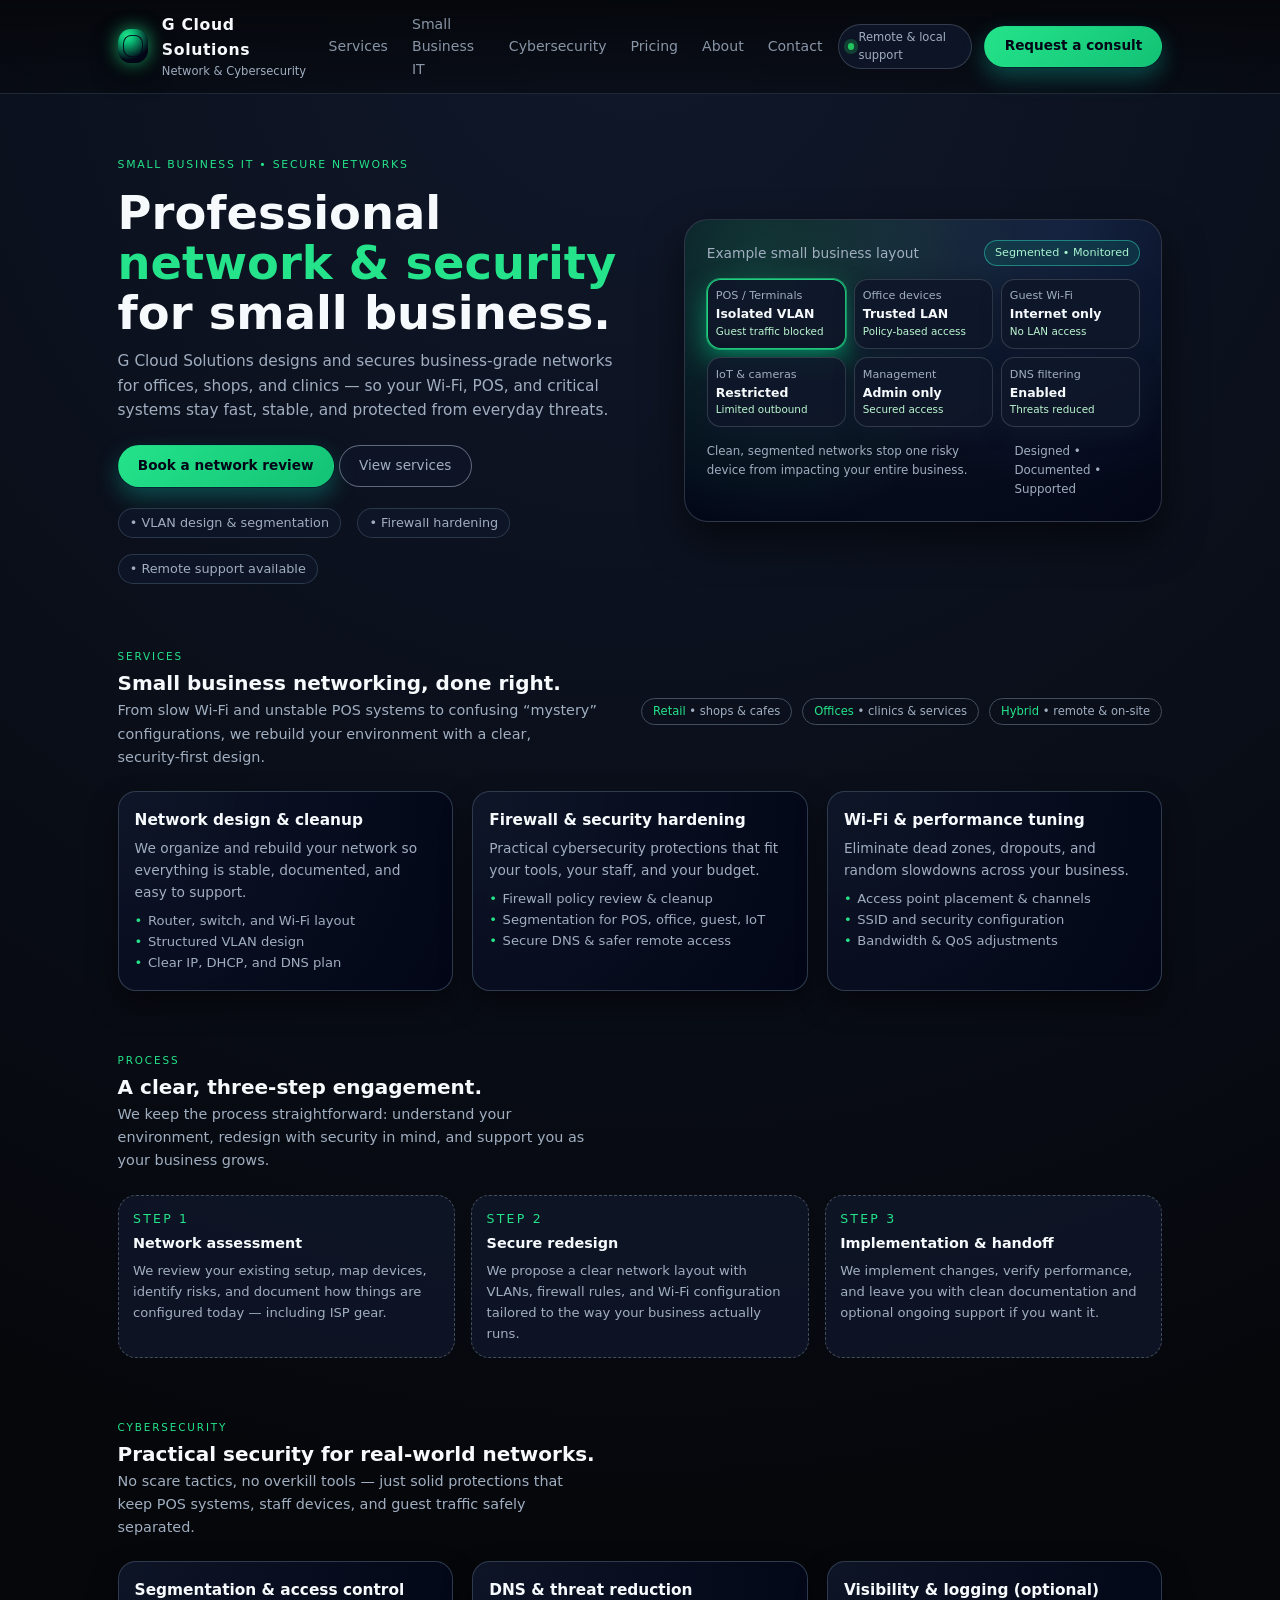
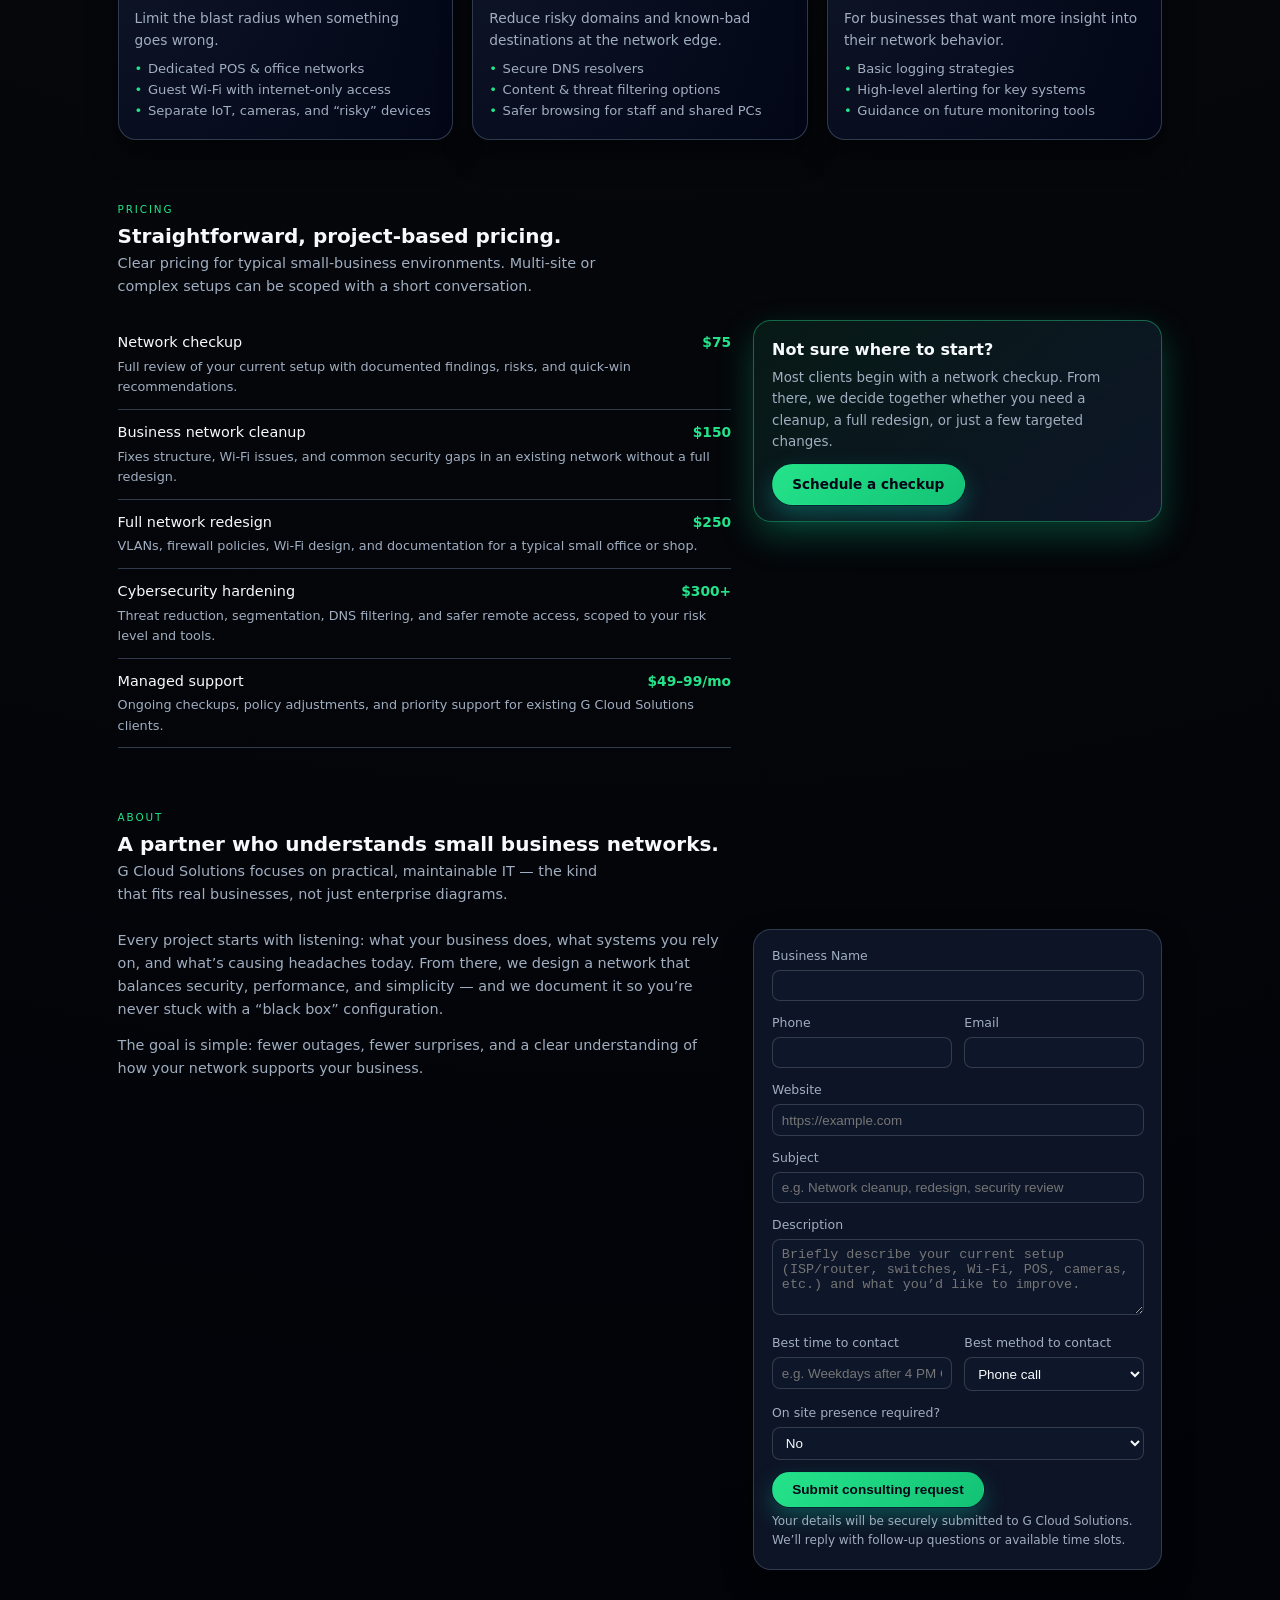
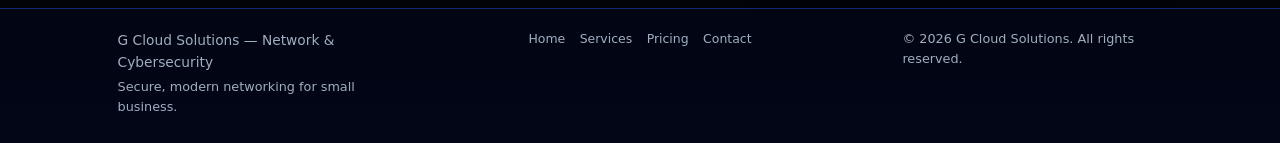
==== index-rev1.html @ 42b45a13 "index.html rev2" ====
<!DOCTYPE html>
<html lang="en">

<head>
    <meta charset="UTF-8" />
    <title>G Cloud Solutions — Network & Cybersecurity</title>
    <meta name="viewport" content="width=device-width, initial-scale=1" />
    <meta name="description"
        content="G Cloud Solutions provides professional small business networking and cybersecurity services — VLAN design, firewall hardening, Wi-Fi optimization, and secure remote support." />
    <style>
        :root {
            --bg: #05070b;
            --bg-alt: #0c1018;
            --card: #111725;
            --accent: #24e38a;
            --accent-soft: rgba(36, 227, 138, 0.15);
            --text: #f7fafc;
            --muted: #a0aec0;
            --danger: #f56565;
            --border: #2d3748;
            --radius-lg: 18px;
            --radius-sm: 10px;
            --shadow-soft: 0 18px 40px rgba(0, 0, 0, 0.55);
            --shadow-card: 0 14px 30px rgba(0, 0, 0, 0.45);
            --max-width: 1080px;
        }

        * {
            box-sizing: border-box;
            margin: 0;
            padding: 0;
        }

        body {
            font-family: system-ui, -apple-system, BlinkMacSystemFont, "Segoe UI", sans-serif;
            background: radial-gradient(circle at top, #10182b 0, #05070b 45%, #020308 100%);
            color: var(--text);
            line-height: 1.6;
        }

        a {
            color: inherit;
            text-decoration: none;
        }

        .page {
            min-height: 100vh;
            display: flex;
            flex-direction: column;
        }

        header {
            position: sticky;
            top: 0;
            z-index: 50;
            backdrop-filter: blur(14px);
            background: linear-gradient(to bottom, rgba(5, 7, 11, 0.96), rgba(5, 7, 11, 0.5));
            border-bottom: 1px solid rgba(45, 55, 72, 0.7);
        }

        .nav {
            max-width: var(--max-width);
            margin: 0 auto;
            padding: 0.75rem 1.1rem;
            display: flex;
            align-items: center;
            justify-content: space-between;
            gap: 1rem;
        }

        .nav-left {
            display: flex;
            align-items: center;
            gap: 0.85rem;
        }

        .logo-mark {
            width: 34px;
            height: 34px;
            border-radius: 40%;
            background: radial-gradient(circle at 30% 20%, #24e38a 0, #0bbf77 20%, #020617 70%);
            position: relative;
            box-shadow:
                0 0 18px rgba(36, 227, 138, 0.7),
                0 10px 26px rgba(0, 0, 0, 0.8);
            overflow: hidden;
        }

        .logo-mark::before,
        .logo-mark::after {
            content: "";
            position: absolute;
            inset: 18%;
            border-radius: 40%;
            border: 1px solid rgba(4, 12, 30, 0.7);
        }

        .logo-text-main {
            font-weight: 600;
            letter-spacing: 0.04em;
            font-size: 0.98rem;
        }

        .logo-text-sub {
            font-size: 0.72rem;
            color: var(--muted);
        }

        .nav-links {
            display: flex;
            align-items: center;
            gap: 1.5rem;
            font-size: 0.88rem;
        }

        .nav-links a {
            color: var(--muted);
            transition: color 0.18s ease, opacity 0.18s ease;
            opacity: 0.85;
        }

        .nav-links a:hover {
            color: var(--accent);
            opacity: 1;
        }

        .nav-cta {
            display: flex;
            align-items: center;
            gap: 0.75rem;
        }

        .btn {
            border-radius: 999px;
            padding: 0.55rem 1.2rem;
            font-size: 0.85rem;
            border: 1px solid transparent;
            cursor: pointer;
            display: inline-flex;
            align-items: center;
            justify-content: center;
            gap: 0.4rem;
            transition: all 0.18s ease;
            white-space: nowrap;
        }

        .btn-primary {
            background: linear-gradient(135deg, #24e38a, #13c275);
            color: #020617;
            font-weight: 600;
            box-shadow:
                0 0 0 1px rgba(1, 22, 39, 0.6),
                0 10px 22px rgba(13, 148, 136, 0.45);
        }

        .btn-primary:hover {
            transform: translateY(-1px);
            box-shadow:
                0 12px 26px rgba(13, 148, 136, 0.6);
        }

        .btn-ghost {
            border-color: rgba(148, 163, 184, 0.6);
            background: rgba(15, 23, 42, 0.6);
            color: var(--muted);
        }

        .btn-ghost:hover {
            border-color: rgba(148, 163, 184, 0.95);
            color: var(--text);
            background: rgba(15, 23, 42, 0.95);
        }

        .hero {
            max-width: var(--max-width);
            margin: 1.7rem auto 0;
            padding: 2.2rem 1.1rem 2.6rem;
            display: grid;
            grid-template-columns: minmax(0, 3fr) minmax(0, 2.7fr);
            gap: 2.2rem;
            align-items: center;
        }

        .hero-eyebrow {
            text-transform: uppercase;
            letter-spacing: 0.16em;
            font-size: 0.68rem;
            color: var(--accent);
            margin-bottom: 0.9rem;
        }

        .hero h1 {
            font-size: clamp(2.1rem, 2.6vw + 1.4rem, 2.9rem);
            line-height: 1.08;
            margin-bottom: 0.7rem;
        }

        .hero h1 span {
            color: var(--accent);
        }

        .hero-sub {
            color: var(--muted);
            max-width: 32rem;
            font-size: 0.96rem;
            margin-bottom: 1.4rem;
        }

        .hero-meta {
            display: flex;
            flex-wrap: wrap;
            gap: 1rem;
            margin-top: 1.3rem;
            font-size: 0.8rem;
            color: var(--muted);
        }

        .hero-meta span {
            display: inline-flex;
            align-items: center;
            gap: 0.4rem;
            padding: 0.25rem 0.7rem;
            border-radius: 999px;
            background: rgba(15, 23, 42, 0.7);
            border: 1px solid rgba(51, 65, 85, 0.8);
        }

        .hero-right {
            position: relative;
            min-height: 260px;
        }

        .hero-card {
            position: relative;
            background: radial-gradient(circle at top, #111827, #020617);
            border-radius: 24px;
            padding: 1.3rem 1.35rem 1.4rem;
            box-shadow: var(--shadow-soft);
            border: 1px solid rgba(148, 163, 184, 0.28);
            overflow: hidden;
            isolation: isolate;
        }

        .hero-card::before {
            content: "";
            position: absolute;
            inset: 0;
            background:
                radial-gradient(circle at 15% 15%, rgba(36, 227, 138, 0.2), transparent 55%),
                radial-gradient(circle at 80% 0%, rgba(59, 130, 246, 0.16), transparent 55%);
            opacity: 0.9;
            pointer-events: none;
            mix-blend-mode: screen;
        }

        .card-header {
            display: flex;
            align-items: center;
            justify-content: space-between;
            margin-bottom: 0.8rem;
            position: relative;
            z-index: 1;
        }

        .card-title {
            font-size: 0.86rem;
            color: var(--muted);
        }

        .status-pill {
            font-size: 0.7rem;
            padding: 0.18rem 0.6rem;
            border-radius: 999px;
            background: rgba(15, 118, 110, 0.26);
            color: #a7f3d0;
            border: 1px solid rgba(45, 212, 191, 0.5);
        }

        .network-grid {
            display: grid;
            grid-template-columns: repeat(3, minmax(0, 1fr));
            gap: 0.5rem;
            margin-bottom: 0.9rem;
            position: relative;
            z-index: 1;
        }

        .node {
            padding: 0.6rem 0.5rem;
            border-radius: 0.85rem;
            border: 1px solid rgba(55, 65, 81, 0.85);
            background: rgba(15, 23, 42, 0.9);
            font-size: 0.72rem;
            line-height: 1.3;
            display: flex;
            flex-direction: column;
            gap: 0.15rem;
            box-shadow: 0 6px 18px rgba(15, 23, 42, 0.8);
        }

        .node-label {
            color: var(--muted);
            font-size: 0.7rem;
        }

        .node-value {
            font-weight: 600;
            font-size: 0.78rem;
        }

        .node-badge {
            font-size: 0.65rem;
            color: #bbf7d0;
        }

        .node.node-accent {
            border-color: rgba(36, 227, 138, 0.9);
            box-shadow:
                0 0 0 1px rgba(36, 227, 138, 0.6),
                0 12px 26px rgba(5, 150, 105, 0.8);
        }

        .hero-footnote {
            font-size: 0.74rem;
            color: var(--muted);
            display: flex;
            justify-content: space-between;
            gap: 1rem;
            margin-top: 0.4rem;
            position: relative;
            z-index: 1;
        }

        .section {
            max-width: var(--max-width);
            margin: 0 auto;
            padding: 1.4rem 1.1rem 2.4rem;
        }

        .section-header {
            display: flex;
            justify-content: space-between;
            align-items: center;
            gap: 1rem;
            margin-bottom: 1.4rem;
        }

        .section-title {
            font-size: 1.25rem;
        }

        .section-kicker {
            text-transform: uppercase;
            letter-spacing: 0.18em;
            font-size: 0.65rem;
            color: var(--accent);
            margin-bottom: 0.15rem;
        }

        .section-description {
            color: var(--muted);
            font-size: 0.9rem;
            max-width: 30rem;
        }

        .pill-row {
            display: flex;
            flex-wrap: wrap;
            gap: 0.6rem;
            margin-top: 0.4rem;
        }

        .pill {
            padding: 0.22rem 0.7rem;
            border-radius: 999px;
            border: 1px solid rgba(75, 85, 99, 0.9);
            font-size: 0.72rem;
            color: var(--muted);
        }

        .pill span {
            color: var(--accent);
        }

        .card-grid {
            display: grid;
            grid-template-columns: repeat(3, minmax(0, 1fr));
            gap: 1.2rem;
        }

        .card {
            background: radial-gradient(circle at top left, rgba(15, 23, 42, 0.9), #020617);
            border-radius: var(--radius-lg);
            padding: 1rem 1rem 1.1rem;
            border: 1px solid rgba(51, 65, 85, 0.9);
            box-shadow: var(--shadow-card);
        }

        .card h3 {
            font-size: 0.96rem;
            margin-bottom: 0.25rem;
        }

        .card p {
            font-size: 0.86rem;
            color: var(--muted);
            margin-bottom: 0.45rem;
        }

        .card ul {
            list-style: none;
            padding-left: 0;
            font-size: 0.82rem;
            color: var(--muted);
        }

        .card ul li::before {
            content: "•";
            color: var(--accent);
            margin-right: 0.35rem;
        }

        .process-grid {
            display: grid;
            grid-template-columns: repeat(3, minmax(0, 1fr));
            gap: 1rem;
        }

        .step {
            border-radius: var(--radius-lg);
            border: 1px dashed rgba(75, 85, 99, 0.9);
            padding: 0.85rem 0.9rem;
            background: rgba(15, 23, 42, 0.8);
        }

        .step-index {
            font-size: 0.78rem;
            color: var(--accent);
            text-transform: uppercase;
            letter-spacing: 0.18em;
            margin-bottom: 0.2rem;
        }

        .step h3 {
            font-size: 0.9rem;
            margin-bottom: 0.25rem;
        }

        .step p {
            font-size: 0.82rem;
            color: var(--muted);
        }

        .pricing-row {
            display: grid;
            grid-template-columns: minmax(0, 2.1fr) minmax(0, 1.4fr);
            gap: 1.4rem;
            align-items: flex-start;
        }

        .pricing-list .price-item {
            border-bottom: 1px solid rgba(55, 65, 81, 0.9);
            padding: 0.7rem 0;
        }

        .price-header {
            display: flex;
            justify-content: space-between;
            align-items: baseline;
            gap: 0.75rem;
            margin-bottom: 0.15rem;
        }

        .price-name {
            font-size: 0.9rem;
        }

        .price-tag {
            font-size: 0.86rem;
            color: var(--accent);
            font-weight: 600;
        }

        .price-sub {
            font-size: 0.8rem;
            color: var(--muted);
        }

        .cta-panel {
            border-radius: var(--radius-lg);
            padding: 1rem 1.1rem;
            background: linear-gradient(140deg, rgba(36, 227, 138, 0.09), rgba(15, 23, 42, 0.95));
            border: 1px solid rgba(36, 227, 138, 0.4);
            box-shadow: 0 14px 34px rgba(16, 185, 129, 0.3);
        }

        .cta-panel h3 {
            font-size: 1rem;
            margin-bottom: 0.25rem;
        }

        .cta-panel p {
            font-size: 0.84rem;
            color: var(--muted);
            margin-bottom: 0.7rem;
        }

        footer {
            border-top: 1px solid rgba(30, 64, 175, 0.6);
            margin-top: auto;
            background: linear-gradient(to top, #020617, rgba(2, 6, 23, 0.7));
        }

        .footer-inner {
            max-width: var(--max-width);
            margin: 0 auto;
            padding: 1.2rem 1.1rem 1.6rem;
            display: flex;
            flex-wrap: wrap;
            justify-content: space-between;
            gap: 1rem;
            font-size: 0.8rem;
            color: var(--muted);
        }

        .footer-col {
            max-width: 260px;
        }

        .footer-links {
            display: flex;
            flex-wrap: wrap;
            gap: 0.9rem;
        }

        .footer-links a {
            color: var(--muted);
            font-size: 0.78rem;
        }

        .badge {
            display: inline-flex;
            align-items: center;
            gap: 0.3rem;
            padding: 0.18rem 0.55rem;
            border-radius: 999px;
            background: rgba(15, 23, 42, 0.9);
            border: 1px solid rgba(55, 65, 81, 0.9);
            font-size: 0.72rem;
            color: var(--muted);
        }

        .badge-dot {
            width: 7px;
            height: 7px;
            border-radius: 999px;
            background: #22c55e;
            box-shadow: 0 0 0 4px rgba(34, 197, 94, 0.25);
        }

        @media (max-width: 840px) {
            .nav-links {
                display: none;
            }

            .hero {
                grid-template-columns: minmax(0, 1fr);
                margin-top: 1.2rem;
            }

            .hero-right {
                order: -1;
            }

            .card-grid,
            .process-grid {
                grid-template-columns: minmax(0, 1fr);
            }

            .pricing-row {
                grid-template-columns: minmax(0, 1fr);
            }
        }

        @media (max-width: 640px) {
            .hero {
                padding-top: 1.6rem;
            }

            .nav {
                padding-inline: 0.9rem;
            }
        }

        /* CONTACT FORM STYLES */
        .contact-grid {
            display: grid;
            grid-template-columns: minmax(0, 1.5fr) minmax(0, 1.2fr);
            gap: 1.6rem;
            align-items: flex-start;
        }

        .contact-form {
            background: rgba(15, 23, 42, 0.9);
            border-radius: var(--radius-lg);
            padding: 1rem 1.1rem 1.2rem;
            border: 1px solid rgba(51, 65, 85, 0.9);
            box-shadow: var(--shadow-card);
            font-size: 0.86rem;
        }

        .form-row {
            display: flex;
            gap: 0.8rem;
            flex-wrap: wrap;
        }

        .form-field {
            flex: 1;
            min-width: 160px;
            margin-bottom: 0.75rem;
        }

        .form-field label {
            display: block;
            font-size: 0.78rem;
            color: var(--muted);
            margin-bottom: 0.25rem;
        }

        .form-field input,
        .form-field select,
        .form-field textarea {
            width: 100%;
            padding: 0.45rem 0.55rem;
            border-radius: 0.5rem;
            border: 1px solid rgba(55, 65, 81, 0.9);
            background: rgba(15, 23, 42, 0.95);
            color: var(--text);
            font-size: 0.84rem;
            outline: none;
            transition: border-color 0.16s ease, box-shadow 0.16s ease;
        }

        .form-field input:focus,
        .form-field select:focus,
        .form-field textarea:focus {
            border-color: rgba(36, 227, 138, 0.7);
            box-shadow: 0 0 0 1px rgba(36, 227, 138, 0.6);
        }

        .form-help {
            font-size: 0.75rem;
            color: var(--muted);
            margin-top: 0.3rem;
        }

        .contact-aside {
            font-size: 0.86rem;
            color: var(--muted);
        }

        .contact-aside h3 {
            font-size: 0.98rem;
            margin-bottom: 0.35rem;
        }

        .contact-aside p {
            margin-bottom: 0.5rem;
        }

        .contact-aside ul {
            padding-left: 1rem;
            margin-bottom: 0.6rem;
            font-size: 0.82rem;
        }

        .contact-aside li {
            margin-bottom: 0.25rem;
        }

        .contact-aside strong {
            color: var(--accent);
        }

        @media (max-width: 840px) {
            .contact-grid {
                grid-template-columns: minmax(0, 1fr);
            }
        }

        /* Success banner styles */
        .alert-success {
            display: none;
            margin-bottom: 0.9rem;
            border-radius: 0.9rem;
            border: 1px solid rgba(36, 227, 138, 0.7);
            background: radial-gradient(circle at top left, rgba(22, 163, 74, 0.18), rgba(15, 23, 42, 0.95));
            box-shadow: 0 14px 30px rgba(16, 185, 129, 0.35);
            opacity: 0;
            transform: translateY(-8px);
            transition: opacity 0.3s ease, transform 0.3s ease;
        }

        .alert-success.show {
            display: block;
            opacity: 1;
            transform: translateY(0);
        }

        .alert-success-inner {
            display: flex;
            align-items: flex-start;
            gap: 0.65rem;
            padding: 0.6rem 0.8rem;
        }

        .alert-success-icon {
            width: 22px;
            height: 22px;
            border-radius: 999px;
            display: flex;
            align-items: center;
            justify-content: center;
            font-size: 0.9rem;
            font-weight: 700;
            background: rgba(22, 163, 74, 0.9);
            color: #ecfdf5;
            box-shadow: 0 0 0 4px rgba(22, 163, 74, 0.25);
            flex-shrink: 0;
        }

        .alert-success-body {
            font-size: 0.8rem;
            color: #bbf7d0;
        }

        .alert-success-title {
            font-weight: 600;
            margin-bottom: 0.15rem;
        }

        .alert-success-text {
            color: #a7f3d0;
            font-size: 0.78rem;
        }
    </style>
</head>

<body>
    <div class="page">
        <header>
            <div class="nav">
                <div class="nav-left">
                    <div class="logo-mark"></div>
                    <div>
                        <div class="logo-text-main">G Cloud Solutions</div>
                        <div class="logo-text-sub">Network &amp; Cybersecurity</div>
                    </div>
                </div>
                <nav class="nav-links">
                    <a href="#services">Services</a>
                    <a href="#smb-it">Small Business IT</a>
                    <a href="#security">Cybersecurity</a>
                    <a href="#pricing">Pricing</a>
                    <a href="#about">About</a>
                    <a href="#contact">Contact</a>
                </nav>
                <div class="nav-cta">
                    <span class="badge">
                        <span class="badge-dot"></span>
                        Remote &amp; local support
                    </span>
                    <a href="#contact" class="btn btn-primary">Request a consult</a>
                </div>
            </div>
        </header>

        <main>
            <!-- HERO -->
            <section class="hero" id="home">
                <div>
                    <div class="hero-eyebrow">Small business IT • Secure networks</div>
                    <h1>Professional <span>network &amp; security</span> for small business.</h1>
                    <p class="hero-sub">
                        G Cloud Solutions designs and secures business-grade networks for offices,
                        shops, and clinics — so your Wi-Fi, POS, and critical systems stay fast,
                        stable, and protected from everyday threats.
                    </p>
                    <div>
                        <a href="#contact" class="btn btn-primary">Book a network review</a>
                        <a href="#services" class="btn btn-ghost">View services</a>
                    </div>
                    <div class="hero-meta">
                        <span>• VLAN design &amp; segmentation</span>
                        <span>• Firewall hardening</span>
                        <span>• Remote support available</span>
                    </div>
                </div>

                <div class="hero-right">
                    <div class="hero-card">
                        <div class="card-header">
                            <div class="card-title">Example small business layout</div>
                            <div class="status-pill">Segmented • Monitored</div>
                        </div>
                        <div class="network-grid">
                            <div class="node node-accent">
                                <div class="node-label">POS / Terminals</div>
                                <div class="node-value">Isolated VLAN</div>
                                <div class="node-badge">Guest traffic blocked</div>
                            </div>
                            <div class="node">
                                <div class="node-label">Office devices</div>
                                <div class="node-value">Trusted LAN</div>
                                <div class="node-badge">Policy-based access</div>
                            </div>
                            <div class="node">
                                <div class="node-label">Guest Wi-Fi</div>
                                <div class="node-value">Internet only</div>
                                <div class="node-badge">No LAN access</div>
                            </div>
                            <div class="node">
                                <div class="node-label">IoT &amp; cameras</div>
                                <div class="node-value">Restricted</div>
                                <div class="node-badge">Limited outbound</div>
                            </div>
                            <div class="node">
                                <div class="node-label">Management</div>
                                <div class="node-value">Admin only</div>
                                <div class="node-badge">Secured access</div>
                            </div>
                            <div class="node">
                                <div class="node-label">DNS filtering</div>
                                <div class="node-value">Enabled</div>
                                <div class="node-badge">Threats reduced</div>
                            </div>
                        </div>
                        <div class="hero-footnote">
                            <span>Clean, segmented networks stop one risky device from impacting your entire
                                business.</span>
                            <span>Designed • Documented • Supported</span>
                        </div>
                    </div>
                </div>
            </section>

            <!-- SERVICES -->
            <section class="section" id="services">
                <div class="section-header">
                    <div>
                        <div class="section-kicker">Services</div>
                        <h2 class="section-title">Small business networking, done right.</h2>
                        <p class="section-description">
                            From slow Wi-Fi and unstable POS systems to confusing “mystery”
                            configurations, we rebuild your environment with a clear, security-first design.
                        </p>
                    </div>
                    <div id="contact-success" class="alert-success">
                        <div class="alert-success-inner">
                            <div class="alert-success-icon">✓</div>
                            <div class="alert-success-body">
                                <div class="alert-success-title">Thanks! Your consulting request was received.</div>
                                <div class="alert-success-text">
                                    We’ll review your details and reach out soon with next steps and available times.
                                </div>
                            </div>
                        </div>
                    </div>
                    <div>
                        <div class="pill-row">
                            <div class="pill"><span>Retail</span> • shops &amp; cafes</div>
                            <div class="pill"><span>Offices</span> • clinics &amp; services</div>
                            <div class="pill"><span>Hybrid</span> • remote &amp; on-site</div>
                        </div>
                    </div>
                </div>

                <div class="card-grid">
                    <article class="card">
                        <h3>Network design &amp; cleanup</h3>
                        <p>We organize and rebuild your network so everything is stable, documented, and easy to
                            support.</p>
                        <ul>
                            <li>Router, switch, and Wi-Fi layout</li>
                            <li>Structured VLAN design</li>
                            <li>Clear IP, DHCP, and DNS plan</li>
                        </ul>
                    </article>

                    <article class="card">
                        <h3>Firewall &amp; security hardening</h3>
                        <p>Practical cybersecurity protections that fit your tools, your staff, and your budget.</p>
                        <ul>
                            <li>Firewall policy review &amp; cleanup</li>
                            <li>Segmentation for POS, office, guest, IoT</li>
                            <li>Secure DNS &amp; safer remote access</li>
                        </ul>
                    </article>

                    <article class="card">
                        <h3>Wi-Fi &amp; performance tuning</h3>
                        <p>Eliminate dead zones, dropouts, and random slowdowns across your business.</p>
                        <ul>
                            <li>Access point placement &amp; channels</li>
                            <li>SSID and security configuration</li>
                            <li>Bandwidth &amp; QoS adjustments</li>
                        </ul>
                    </article>
                </div>
            </section>

            <!-- PROCESS -->
            <section class="section" id="smb-it">
                <div class="section-header">
                    <div>
                        <div class="section-kicker">Process</div>
                        <h2 class="section-title">A clear, three-step engagement.</h2>
                        <p class="section-description">
                            We keep the process straightforward: understand your environment,
                            redesign with security in mind, and support you as your business grows.
                        </p>
                    </div>
                </div>

                <div class="process-grid">
                    <div class="step">
                        <div class="step-index">Step 1</div>
                        <h3>Network assessment</h3>
                        <p>
                            We review your existing setup, map devices, identify risks, and
                            document how things are configured today — including ISP gear.
                        </p>
                    </div>
                    <div class="step">
                        <div class="step-index">Step 2</div>
                        <h3>Secure redesign</h3>
                        <p>
                            We propose a clear network layout with VLANs, firewall rules, and
                            Wi-Fi configuration tailored to the way your business actually runs.
                        </p>
                    </div>
                    <div class="step">
                        <div class="step-index">Step 3</div>
                        <h3>Implementation &amp; handoff</h3>
                        <p>
                            We implement changes, verify performance, and leave you with
                            clean documentation and optional ongoing support if you want it.
                        </p>
                    </div>
                </div>
            </section>

            <!-- CYBERSECURITY -->
            <section class="section" id="security">
                <div class="section-header">
                    <div>
                        <div class="section-kicker">Cybersecurity</div>
                        <h2 class="section-title">Practical security for real-world networks.</h2>
                        <p class="section-description">
                            No scare tactics, no overkill tools — just solid protections that
                            keep POS systems, staff devices, and guest traffic safely separated.
                        </p>
                    </div>
                </div>

                <div class="card-grid">
                    <article class="card">
                        <h3>Segmentation &amp; access control</h3>
                        <p>Limit the blast radius when something goes wrong.</p>
                        <ul>
                            <li>Dedicated POS &amp; office networks</li>
                            <li>Guest Wi-Fi with internet-only access</li>
                            <li>Separate IoT, cameras, and “risky” devices</li>
                        </ul>
                    </article>
                    <article class="card">
                        <h3>DNS &amp; threat reduction</h3>
                        <p>Reduce risky domains and known-bad destinations at the network edge.</p>
                        <ul>
                            <li>Secure DNS resolvers</li>
                            <li>Content &amp; threat filtering options</li>
                            <li>Safer browsing for staff and shared PCs</li>
                        </ul>
                    </article>
                    <article class="card">
                        <h3>Visibility &amp; logging (optional)</h3>
                        <p>For businesses that want more insight into their network behavior.</p>
                        <ul>
                            <li>Basic logging strategies</li>
                            <li>High-level alerting for key systems</li>
                            <li>Guidance on future monitoring tools</li>
                        </ul>
                    </article>
                </div>
            </section>

            <!-- PRICING -->
            <section class="section" id="pricing">
                <div class="section-header">
                    <div>
                        <div class="section-kicker">Pricing</div>
                        <h2 class="section-title">Straightforward, project-based pricing.</h2>
                        <p class="section-description">
                            Clear pricing for typical small-business environments. Multi-site or
                            complex setups can be scoped with a short conversation.
                        </p>
                    </div>
                </div>

                <div class="pricing-row">
                    <div class="pricing-list">
                        <div class="price-item">
                            <div class="price-header">
                                <div class="price-name">Network checkup</div>
                                <div class="price-tag">$75</div>
                            </div>
                            <div class="price-sub">
                                Full review of your current setup with documented findings, risks, and quick-win
                                recommendations.
                            </div>
                        </div>

                        <div class="price-item">
                            <div class="price-header">
                                <div class="price-name">Business network cleanup</div>
                                <div class="price-tag">$150</div>
                            </div>
                            <div class="price-sub">
                                Fixes structure, Wi-Fi issues, and common security gaps in an existing network without a
                                full redesign.
                            </div>
                        </div>

                        <div class="price-item">
                            <div class="price-header">
                                <div class="price-name">Full network redesign</div>
                                <div class="price-tag">$250</div>
                            </div>
                            <div class="price-sub">
                                VLANs, firewall policies, Wi-Fi design, and documentation for a typical small office or
                                shop.
                            </div>
                        </div>

                        <div class="price-item">
                            <div class="price-header">
                                <div class="price-name">Cybersecurity hardening</div>
                                <div class="price-tag">$300+</div>
                            </div>
                            <div class="price-sub">
                                Threat reduction, segmentation, DNS filtering, and safer remote access, scoped to your
                                risk level and tools.
                            </div>
                        </div>

                        <div class="price-item">
                            <div class="price-header">
                                <div class="price-name">Managed support</div>
                                <div class="price-tag">$49–99/mo</div>
                            </div>
                            <div class="price-sub">
                                Ongoing checkups, policy adjustments, and priority support for existing G Cloud
                                Solutions clients.
                            </div>
                        </div>
                    </div>

                    <aside class="cta-panel">
                        <h3>Not sure where to start?</h3>
                        <p>
                            Most clients begin with a network checkup. From there, we decide
                            together whether you need a cleanup, a full redesign, or just a
                            few targeted changes.
                        </p>
                        <a href="#contact" class="btn btn-primary">Schedule a checkup</a>
                    </aside>
                </div>
            </section>

            <!-- ABOUT + CONTACT -->
            <section class="section" id="about">
                <div class="section-header">
                    <div>
                        <div class="section-kicker">About</div>
                        <h2 class="section-title">A partner who understands small business networks.</h2>
                        <p class="section-description">
                            G Cloud Solutions focuses on practical, maintainable IT —
                            the kind that fits real businesses, not just enterprise diagrams.
                        </p>
                    </div>
                </div>

                <div class="pricing-row">
                    <div>
                        <p style="color: var(--muted); font-size: 0.9rem; margin-bottom: 0.8rem;">
                            Every project starts with listening: what your business does, what
                            systems you rely on, and what’s causing headaches today. From
                            there, we design a network that balances security, performance, and
                            simplicity — and we document it so you’re never stuck with a
                            “black box” configuration.
                        </p>
                        <p style="color: var(--muted); font-size: 0.9rem;">
                            The goal is simple: fewer outages, fewer surprises, and a clear
                            understanding of how your network supports your business.
                        </p>
                    </div>

                    <!-- CONTACT FORM -->
                    <div id="contact">
                        <form class="contact-form" method="POST" action="/api/contact">
                            <div class="form-field">
                                <label for="businessName">Business Name</label>
                                <input id="businessName" name="business_name" type="text" required />
                            </div>

                            <div class="form-row">
                                <div class="form-field">
                                    <label for="phone">Phone</label>
                                    <input id="phone" name="phone" type="tel" required />
                                </div>
                                <div class="form-field">
                                    <label for="email">Email</label>
                                    <input id="email" name="email" type="email" required />
                                </div>
                            </div>

                            <div class="form-field">
                                <label for="website">Website</label>
                                <input id="website" name="website" type="url" placeholder="https://example.com" />
                            </div>

                            <div class="form-field">
                                <label for="subject">Subject</label>
                                <input id="subject" name="subject" type="text"
                                    placeholder="e.g. Network cleanup, redesign, security review" required />
                            </div>

                            <div class="form-field">
                                <label for="description">Description</label>
                                <textarea id="description" name="description" rows="4" required
                                    placeholder="Briefly describe your current setup (ISP/router, switches, Wi-Fi, POS, cameras, etc.) and what you’d like to improve."></textarea>
                            </div>

                            <div class="form-row">
                                <div class="form-field">
                                    <label for="bestTime">Best time to contact</label>
                                    <input id="bestTime" name="best_time" type="text"
                                        placeholder="e.g. Weekdays after 4 PM Central" />
                                </div>
                                <div class="form-field">
                                    <label for="bestMethod">Best method to contact</label>
                                    <select id="bestMethod" name="best_method">
                                        <option value="phone">Phone call</option>
                                        <option value="text">Text message</option>
                                        <option value="email">Email</option>
                                    </select>
                                </div>
                            </div>

                            <div class="form-field">
                                <label for="onsite">On site presence required?</label>
                                <select id="onsite" name="onsite_required">
                                    <option value="no">No</option>
                                    <option value="yes">Yes</option>
                                    <option value="unsure">Not sure yet</option>
                                </select>
                            </div>

                            <!-- Honeypot spam trap -->
                            <div style="display:none;">
                                <label>Leave this field empty</label>
                                <input type="text" name="extra_field" />
                            </div>

                            <button type="submit" class="btn btn-primary">Submit consulting request</button>
                            <div class="form-help">
                                Your details will be securely submitted to G Cloud Solutions. We’ll reply with
                                follow-up questions or available time slots.
                            </div>
                        </form>

                    </div>
            </section>
        </main>

        <footer>
            <div class="footer-inner">
                <div class="footer-col">
                    <div style="font-size: 0.86rem; margin-bottom: 0.25rem;">G Cloud Solutions — Network &amp;
                        Cybersecurity</div>
                    <div>Secure, modern networking for small business.</div>
                </div>
                <div class="footer-col">
                    <div class="footer-links">
                        <a href="#home">Home</a>
                        <a href="#services">Services</a>
                        <a href="#pricing">Pricing</a>
                        <a href="#contact">Contact</a>
                    </div>
                </div>
                <div class="footer-col">
                    <div>© <span id="year"></span> G Cloud Solutions. All rights reserved.</div>
                </div>
            </div>
        </footer>
    </div>

    <script>
        document.getElementById("year").textContent = new Date().getFullYear();
    </script>
    <script>
        (function () {
            function showContactSuccess() {
                const banner = document.getElementById("contact-success");
                if (!banner) return;

                banner.style.display = "block";
                // force layout so transition applies
                void banner.offsetWidth;
                banner.classList.add("show");

                // Smooth scroll to center around the banner
                try {
                    banner.scrollIntoView({ behavior: "smooth", block: "center" });
                } catch (e) {
                    banner.scrollIntoView();
                }

                // Auto-hide after 10 seconds
                setTimeout(() => {
                    banner.classList.remove("show");
                    setTimeout(() => {
                        banner.style.display = "none";
                    }, 300);
                }, 10000);
            }

            if (window.location.hash === "#contact-success") {
                if (document.readyState === "complete" || document.readyState === "interactive") {
                    showContactSuccess();
                } else {
                    window.addEventListener("DOMContentLoaded", showContactSuccess);
                }
            }
        })();
    </script>
</body>

</html>
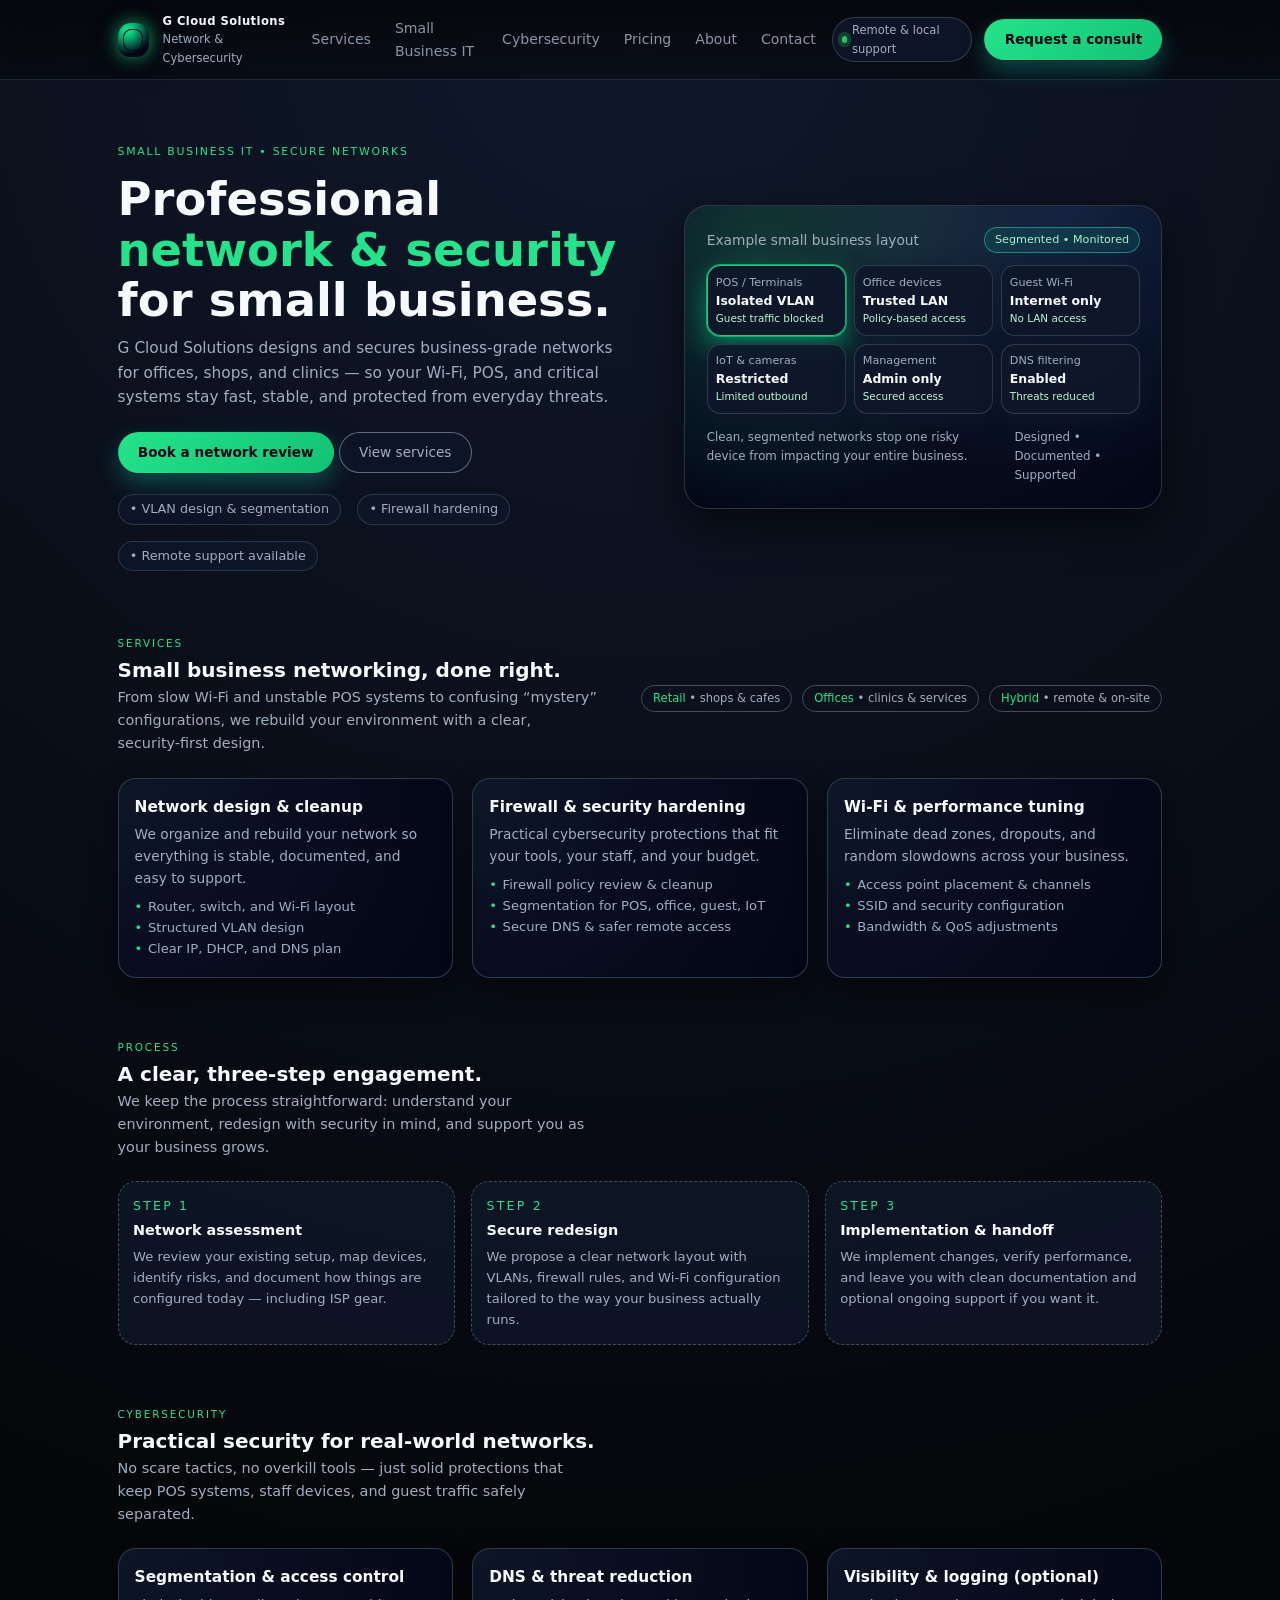
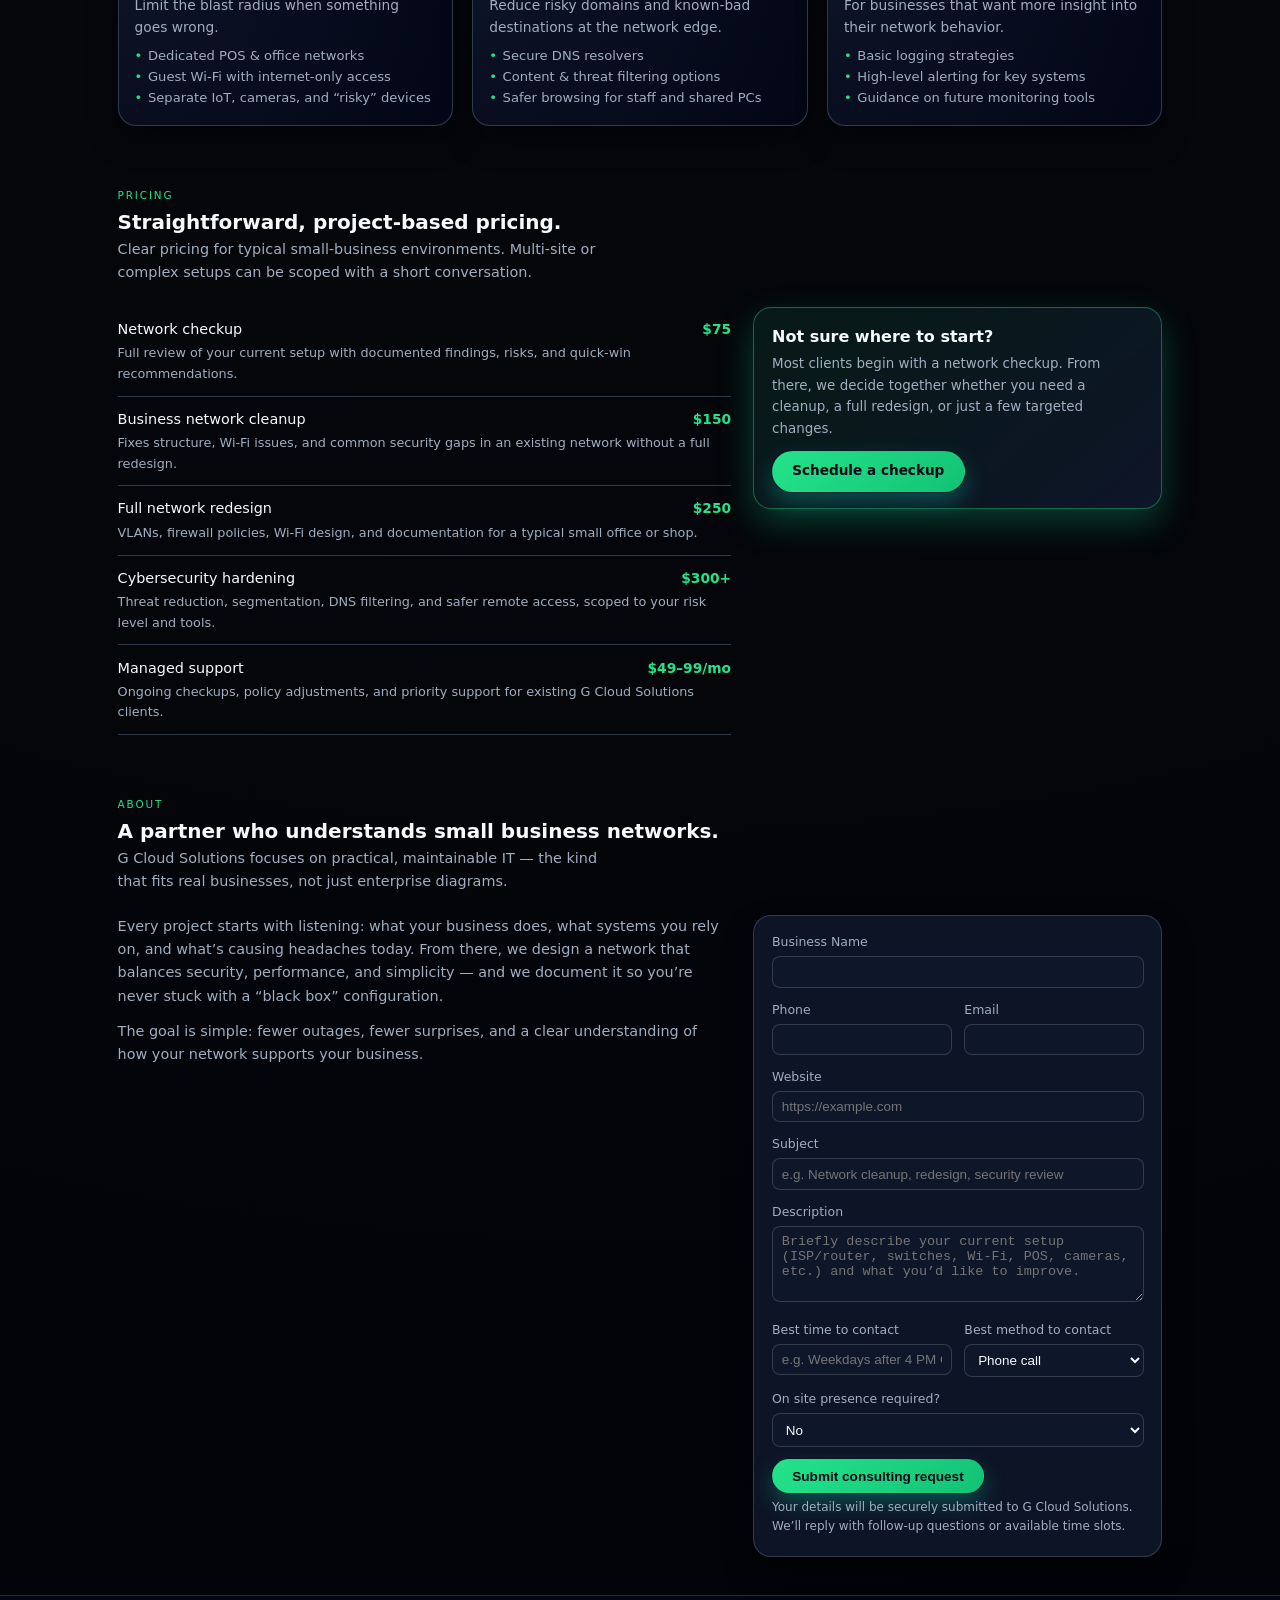
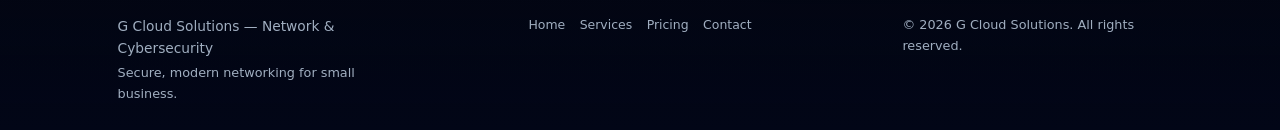
==== commit d1b959ba: "na" ====
--- a/index-rev1.html
+++ b/index-rev1.html
@@ -98,7 +98,7 @@
         .logo-text-main {
             font-weight: 600;
             letter-spacing: 0.04em;
-            font-size: 0.98rem;
+            font-size: 0.72rem;
         }
 
         .logo-text-sub {
